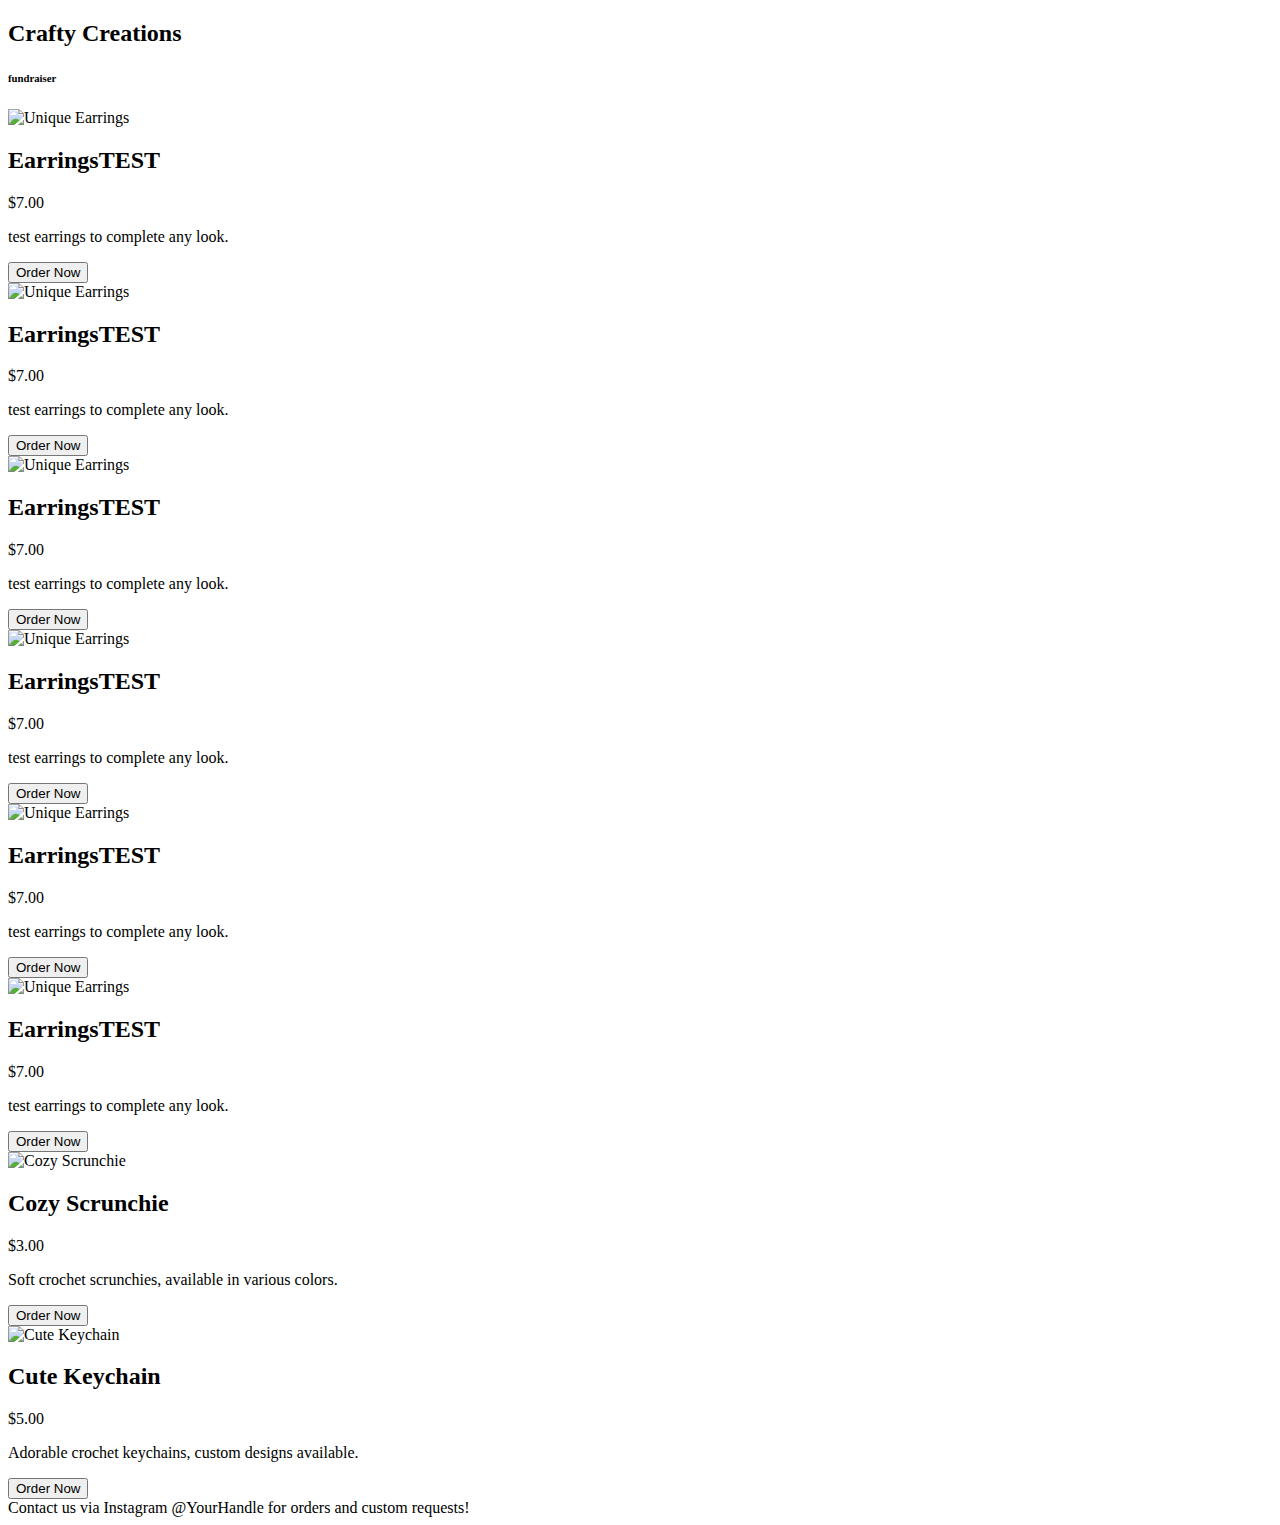
==== index.html @ 33e816d6 "Create index.html" ====
<!DOCTYPE html>
<html lang="en">
<head>
    <meta charset="UTF-8">
    <meta name="viewport" content="width=device-width, initial-scale=1.0">
    <title>Cute Crafts Fundraiser</title>
    <!-- Link to CSS file -->
    <link rel="stylesheet" href="styles.css">
</head>
<body>

    <header>
        <h2>Crafty Creations</h1>
        <h6>fundraiser </h6>
        
    </header>

    <div class="container">
        <!-- Jewelry Item 1 -->
        <div class="item">
            <img src="https://via.placeholder.com/250" alt="Unique Earrings">
            <h2> EarringsTEST</h2>
            <p class="price">$7.00</p>
            <p> test earrings to complete any look.</p>
         <a href="contact.html">
            <button class="order-btn">Order Now</button>
         </a>   
            
        </div>

        <!-- Jewelry Item 2 -->
        <div class="item">
            <img src="https://via.placeholder.com/250" alt="Unique Earrings">
            <h2> EarringsTEST</h2>
            <p class="price">$7.00</p>
            <p> test earrings to complete any look.</p>
         <a href="contact.html">
            <button class="order-btn">Order Now</button>
         </a>   
            
        </div>

        <!-- Jewelry Item 3 -->
        <div class="item">
            <img src="https://via.placeholder.com/250" alt="Unique Earrings">
            <h2> EarringsTEST</h2>
            <p class="price">$7.00</p>
            <p> test earrings to complete any look.</p>
         <a href="contact.html">
            <button class="order-btn">Order Now</button>
         </a>   
            
        </div>

         <!-- Jewelry Item 3 -->
         <div class="item">
            <img src="https://via.placeholder.com/250" alt="Unique Earrings">
            <h2> EarringsTEST</h2>
            <p class="price">$7.00</p>
            <p> test earrings to complete any look.</p>
         <a href="contact.html">
            <button class="order-btn">Order Now</button>
         </a>   
            
        </div>

         <!-- Jewelry Item 4 -->
         <div class="item">
            <img src="https://via.placeholder.com/250" alt="Unique Earrings">
            <h2> EarringsTEST</h2>
            <p class="price">$7.00</p>
            <p> test earrings to complete any look.</p>
         <a href="contact.html">
            <button class="order-btn">Order Now</button>
         </a>   
            
        </div>

         <!-- Jewelry Item 5 -->
         <div class="item">
            <img src="https://via.placeholder.com/250" alt="Unique Earrings">
            <h2> EarringsTEST</h2>
            <p class="price">$7.00</p>
            <p> test earrings to complete any look.</p>
         <a href="contact.html">
            <button class="order-btn">Order Now</button>
         </a>   
            
        </div>

        <!-- Crochet Item 1 -->
        <div class="item">
            <img src="https://via.placeholder.com/250" alt="Cozy Scrunchie">
            <h2>Cozy Scrunchie</h2>
            <p class="price">$3.00</p>
            <p>Soft crochet scrunchies, available in various colors.</p>
            <button class="order-btn">Order Now</button>
        </div>

        <!-- Crochet Item 2 -->
        <div class="item">
            <img src="https://via.placeholder.com/250" alt="Cute Keychain">
            <h2>Cute Keychain</h2>
            <p class="price">$5.00</p>
            <p>Adorable crochet keychains, custom designs available.</p>
            <button class="order-btn">Order Now</button>
        </div>
    </div>

    <footer>
        Contact us via Instagram @YourHandle for orders and custom requests!
    </footer>

</body>
</html>
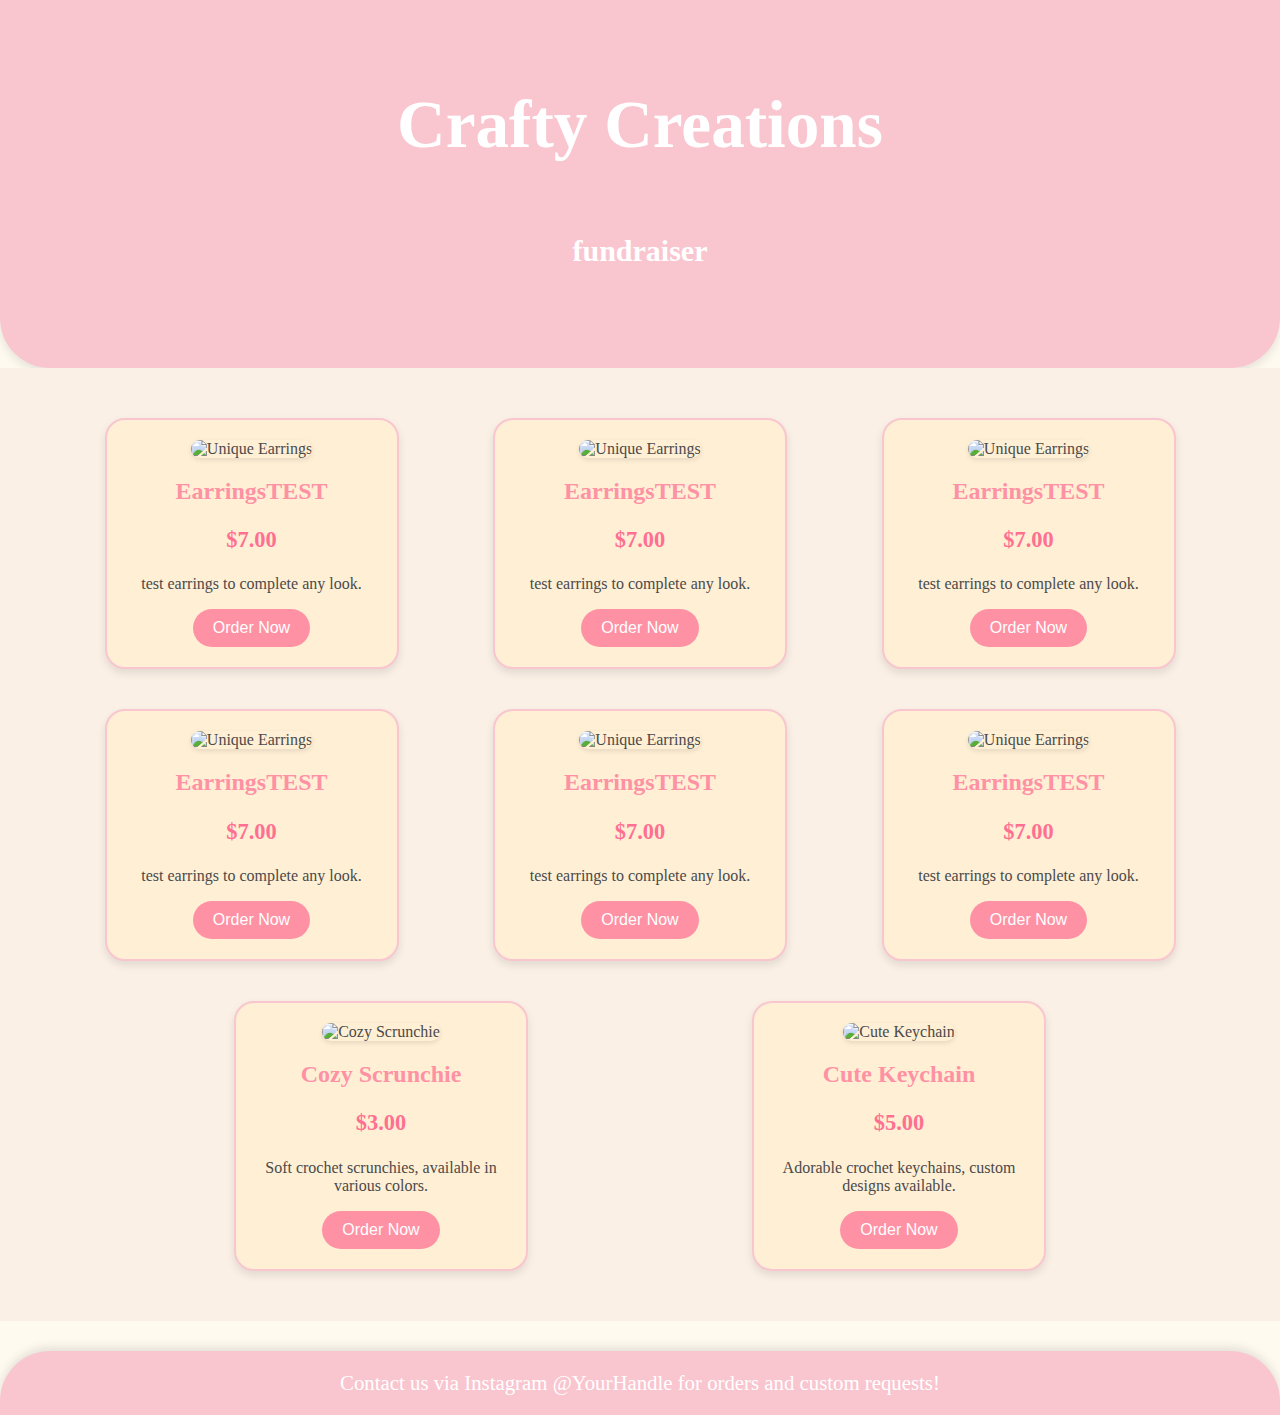
==== commit 6f264156: "updated comment" ====
--- a/index.html
+++ b/index.html
@@ -16,7 +16,7 @@
     </header>
 
     <div class="container">
-        <!-- Jewelry Item 1 -->
+        <!-- Jewelry Item 01 -->
         <div class="item">
             <img src="https://via.placeholder.com/250" alt="Unique Earrings">
             <h2> EarringsTEST</h2>
--- a/styles.css
+++ b/styles.css
@@ -0,0 +1,108 @@
+/* General Styles */
+body {
+    font-family: 'Times New Roman', sans-serif;
+    background-color: #fffaf0;
+    color: #4a4a4a;
+    margin: 0;
+    padding: 0;
+}
+
+/* Header */
+header {
+    background-color: #f9c6d0;
+    padding: 30px;
+    text-align: center;
+    font-size: 2.8em;
+    font-weight: bold;
+    color: #ffffff;
+    border-bottom-left-radius: 50px;
+    border-bottom-right-radius: 50px;
+    box-shadow: 0px 4px 10px rgba(0, 0, 0, 0.1);
+}
+
+/* Container for items */
+.container {
+    display: flex;
+    flex-wrap: wrap;
+    justify-content: space-evenly;
+    padding: 30px;
+    background-color: #faf0e6;
+}
+
+/* Individual item styling */
+.item {
+    background-color: #ffefd5;
+    border: 2px solid #f9c6d0;
+    border-radius: 20px;
+    width: 250px;
+    margin: 20px;
+    padding: 20px;
+    text-align: center;
+    box-shadow: 0 4px 8px rgba(0, 0, 0, 0.1);
+    transition: transform 0.3s;
+}
+
+.item:hover {
+    transform: scale(1.05);
+}
+
+/* Image styling */
+img {
+    width: 100%;
+    height: auto;
+    border-radius: 15px;
+    box-shadow: 0 2px 5px rgba(0, 0, 0, 0.1);
+}
+
+/* Item title */
+.item h2 {
+    color: #ff91a4;
+    font-size: 1.5em;
+}
+
+/* Price */
+.price {
+    font-weight: bold;
+    color: #ff6f91;
+    font-size: 1.4em;
+}
+
+/* Order button */
+.order-btn {
+    background-color: #ff91a4;
+    color: white;
+    border: none;
+    padding: 10px 20px;
+    border-radius: 30px;
+    cursor: pointer;
+    font-size: 1em;
+    transition: background-color 0.3s ease, transform 0.3s;
+
+}
+
+.order-btn:hover {
+    background-color: #f66a89;
+    transform: scale(1.05);
+}
+
+/* Footer styling */
+footer {
+    text-align: center;
+    background-color: #f9c6d0;
+    padding: 20px;
+    font-size: 1.3em;
+    color: #ffffff;
+    border-top-left-radius: 50px;
+    border-top-right-radius: 50px;
+    margin-top: 30px;
+    box-shadow: 0px -4px 10px rgba(0, 0, 0, 0.1);
+}
+
+mytable {
+    border: 5px solid rgb(179, 95, 134);
+    border-collapse: collapse;
+  }
+
+ section {
+    height: 500px;
+ } 
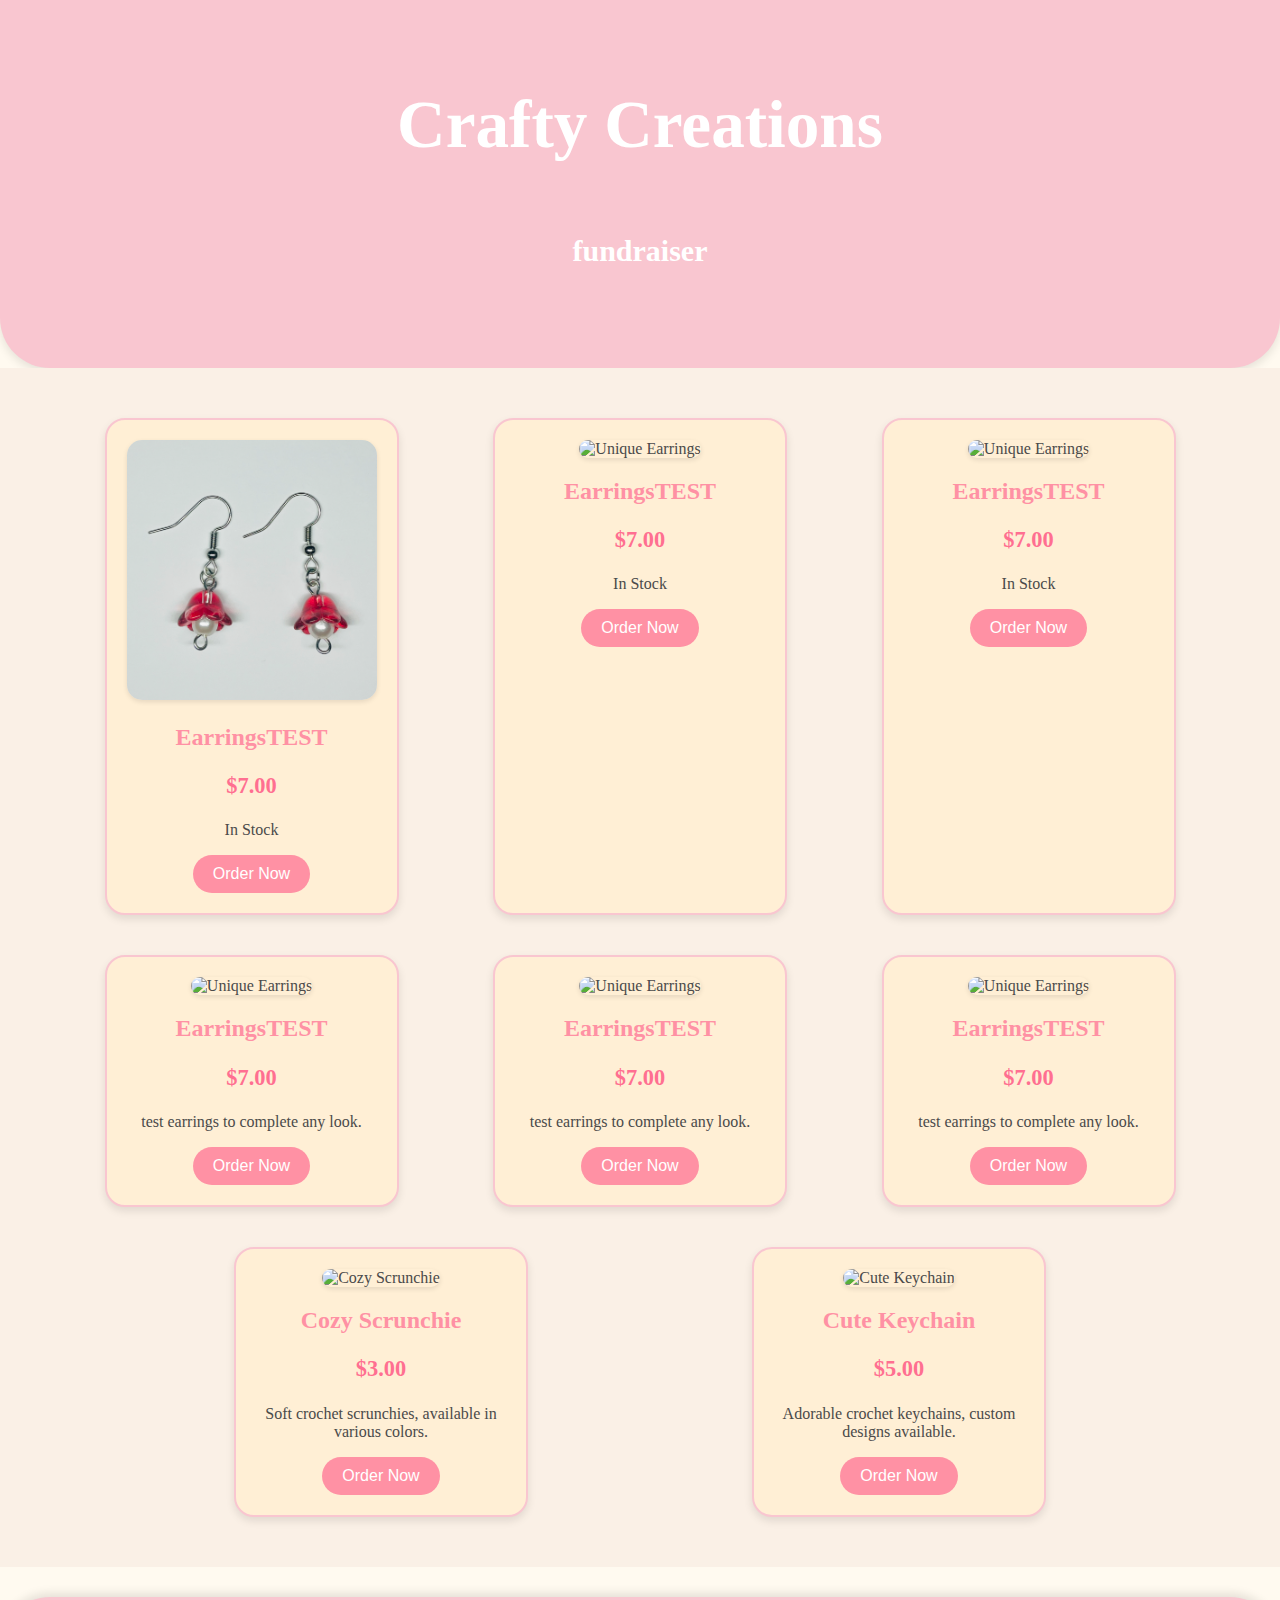
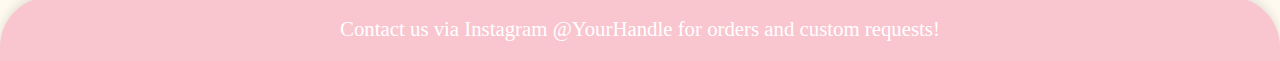
==== commit d5f32f3b: "added photos" ====
--- a/index.html
+++ b/index.html
@@ -18,10 +18,10 @@
     <div class="container">
         <!-- Jewelry Item 01 -->
         <div class="item">
-            <img src="https://via.placeholder.com/250" alt="Unique Earrings">
+            <img src="/photo/IMG_3012.jpg" alt="Unique Earrings">
             <h2> EarringsTEST</h2>
             <p class="price">$7.00</p>
-            <p> test earrings to complete any look.</p>
+            <p> In Stock</p>
          <a href="contact.html">
             <button class="order-btn">Order Now</button>
          </a>   
@@ -33,7 +33,7 @@
             <img src="https://via.placeholder.com/250" alt="Unique Earrings">
             <h2> EarringsTEST</h2>
             <p class="price">$7.00</p>
-            <p> test earrings to complete any look.</p>
+            <p> In Stock </p>
          <a href="contact.html">
             <button class="order-btn">Order Now</button>
          </a>   
@@ -45,7 +45,7 @@
             <img src="https://via.placeholder.com/250" alt="Unique Earrings">
             <h2> EarringsTEST</h2>
             <p class="price">$7.00</p>
-            <p> test earrings to complete any look.</p>
+            <p> In Stock</p>
          <a href="contact.html">
             <button class="order-btn">Order Now</button>
          </a>   
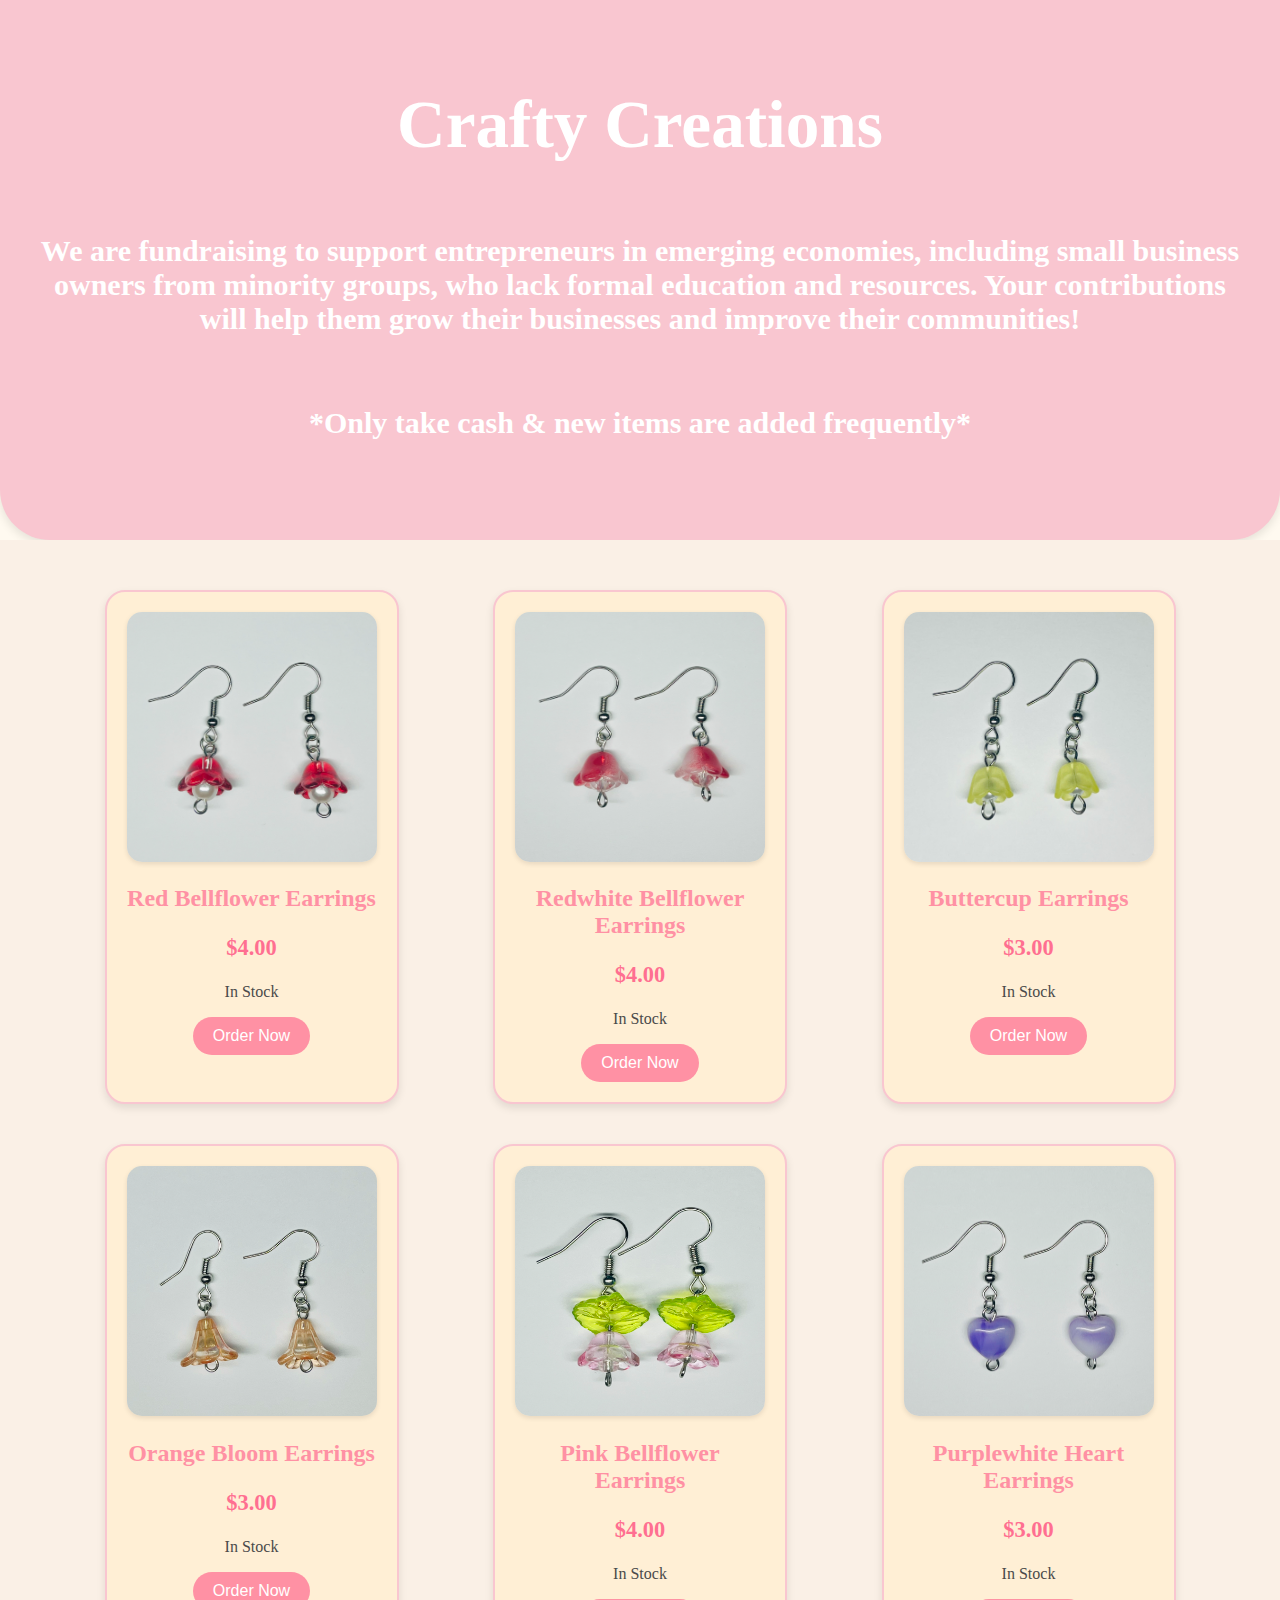
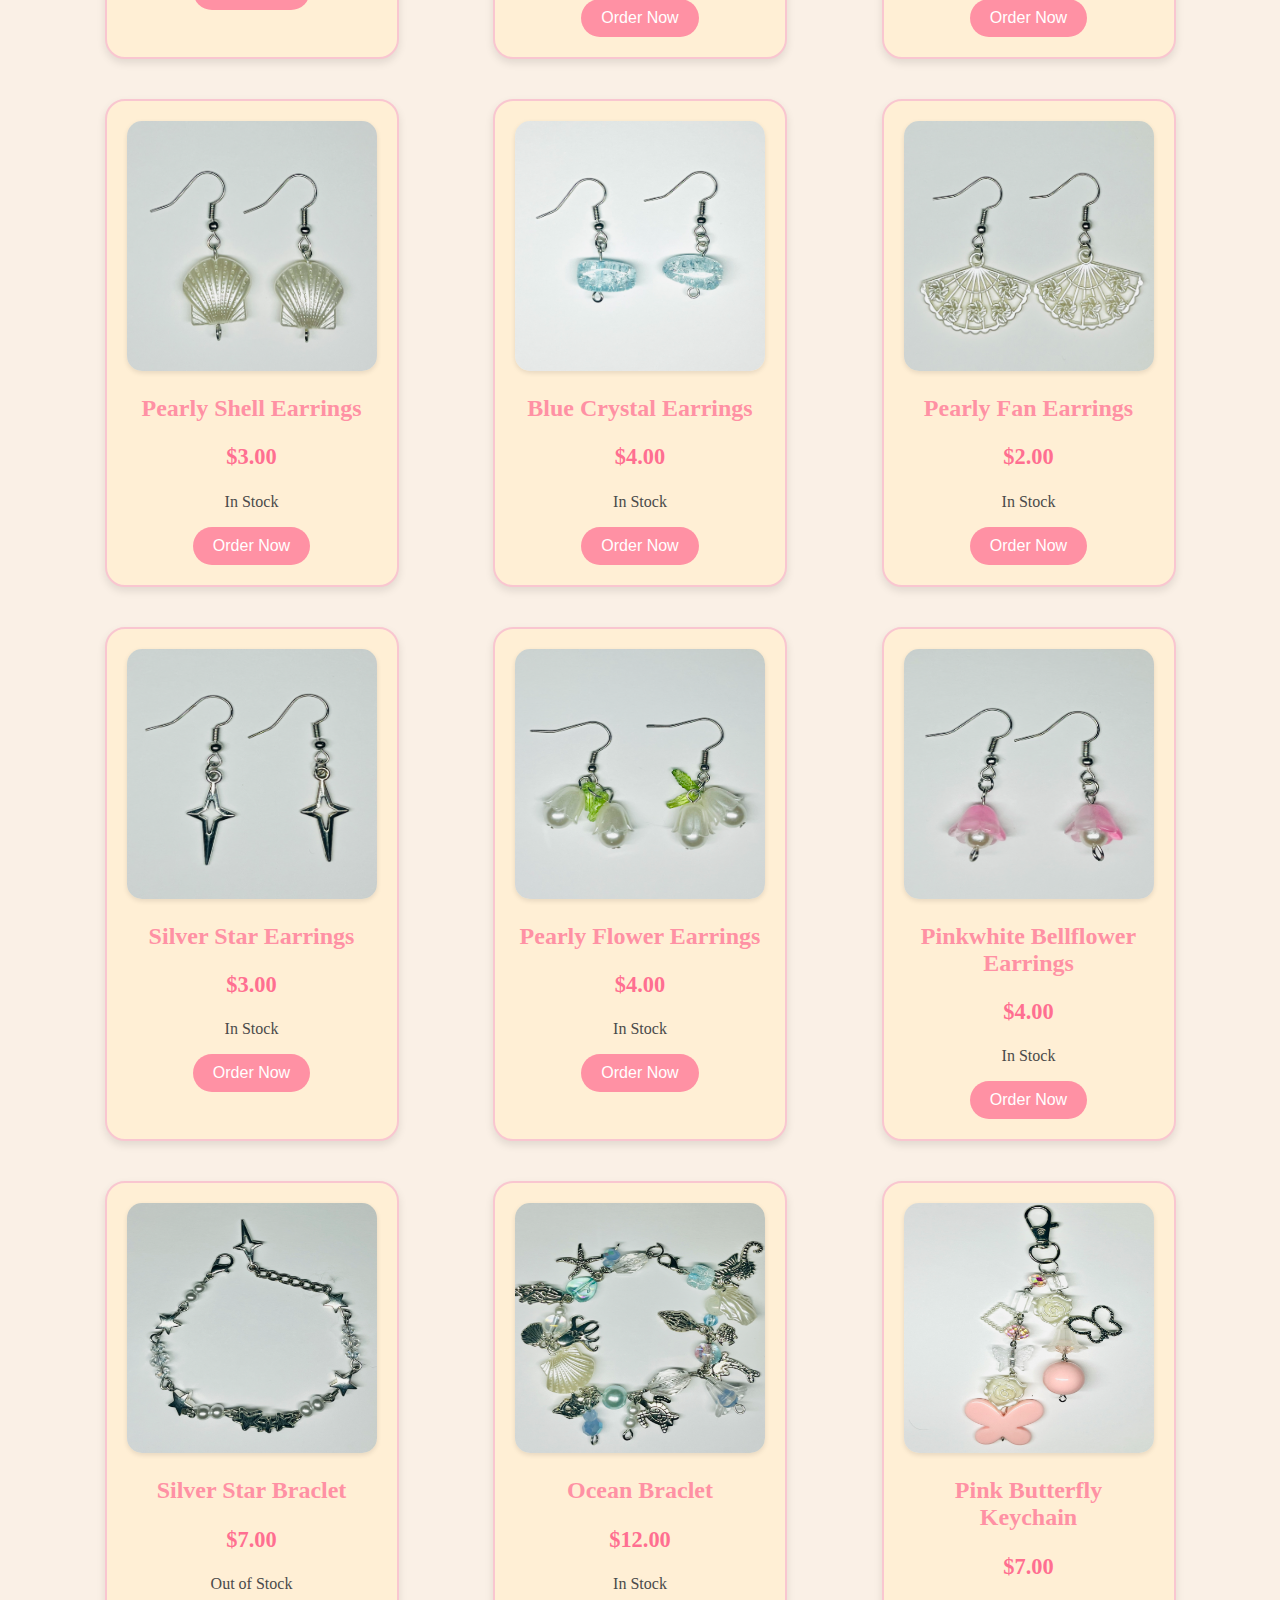
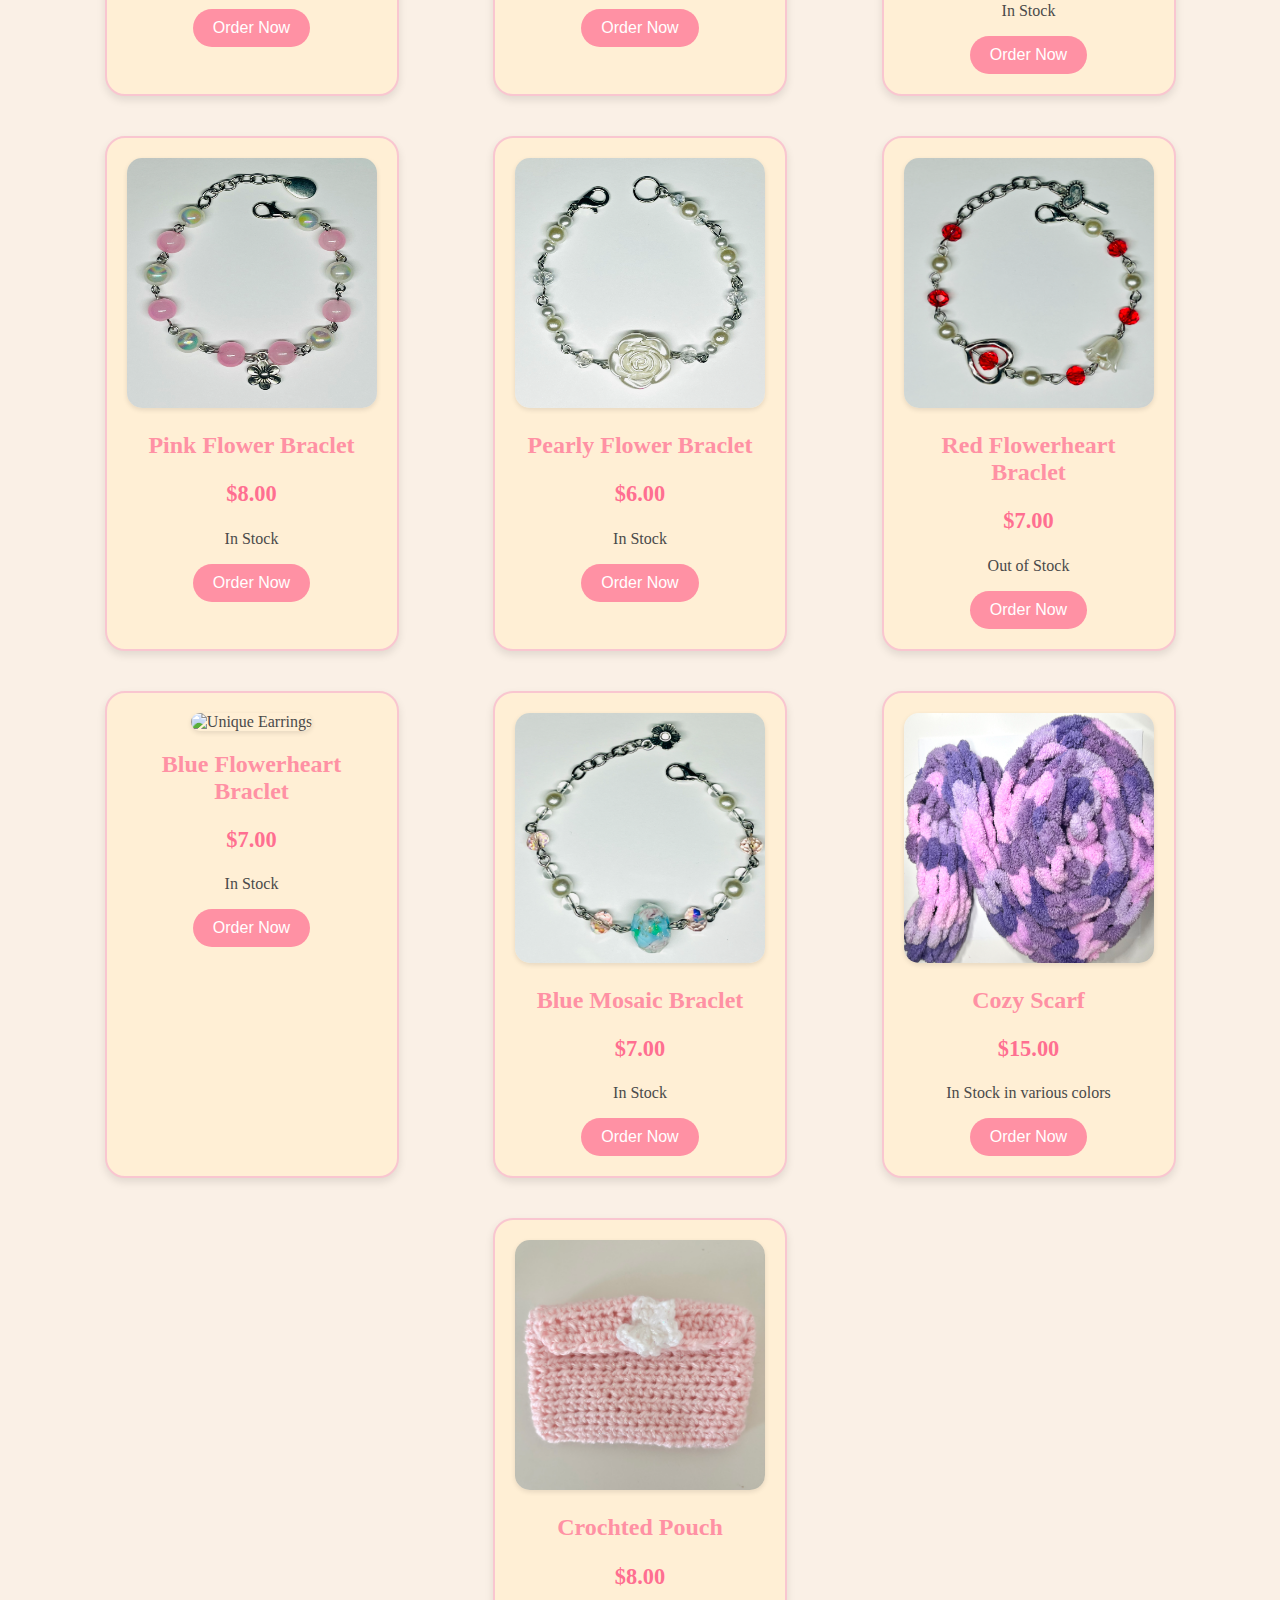
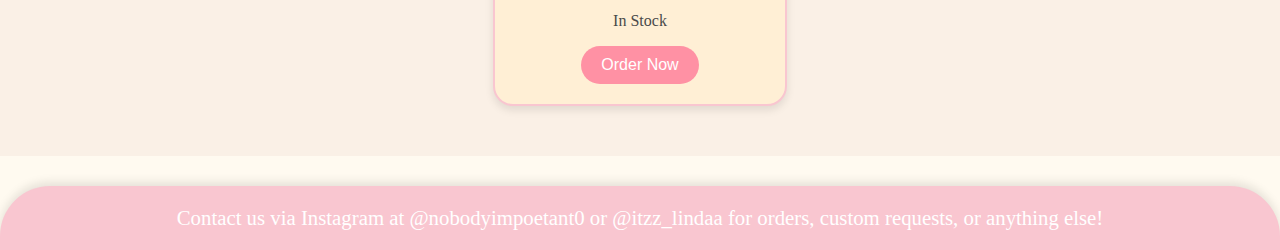
==== commit d5071002: "added new photos" ====
--- a/index.html
+++ b/index.html
@@ -11,16 +11,16 @@
 
     <header>
         <h2>Crafty Creations</h1>
-        <h6>fundraiser </h6>
-        
+        <h6>We are fundraising to support entrepreneurs in emerging economies, including small business owners from minority groups, who lack formal education and resources. Your contributions will help them grow their businesses and improve their communities! </h6>
+        <h6>*Only take cash & new items are added frequently*</h6>
     </header>
 
     <div class="container">
         <!-- Jewelry Item 01 -->
         <div class="item">
             <img src="/photo/IMG_3012.jpg" alt="Unique Earrings">
-            <h2> EarringsTEST</h2>
-            <p class="price">$7.00</p>
+            <h2> Red Bellflower Earrings</h2>
+            <p class="price">$4.00</p>
             <p> In Stock</p>
          <a href="contact.html">
             <button class="order-btn">Order Now</button>
@@ -30,9 +30,9 @@
 
         <!-- Jewelry Item 2 -->
         <div class="item">
-            <img src="https://via.placeholder.com/250" alt="Unique Earrings">
-            <h2> EarringsTEST</h2>
-            <p class="price">$7.00</p>
+            <img src="/photo/IMG_3013.jpg" alt="Unique Earrings">
+            <h2> Redwhite Bellflower Earrings</h2>
+            <p class="price">$4.00</p>
             <p> In Stock </p>
          <a href="contact.html">
             <button class="order-btn">Order Now</button>
@@ -42,73 +42,242 @@
 
         <!-- Jewelry Item 3 -->
         <div class="item">
-            <img src="https://via.placeholder.com/250" alt="Unique Earrings">
-            <h2> EarringsTEST</h2>
-            <p class="price">$7.00</p>
-            <p> In Stock</p>
-         <a href="contact.html">
-            <button class="order-btn">Order Now</button>
-         </a>   
-            
-        </div>
-
-         <!-- Jewelry Item 3 -->
-         <div class="item">
-            <img src="https://via.placeholder.com/250" alt="Unique Earrings">
-            <h2> EarringsTEST</h2>
-            <p class="price">$7.00</p>
-            <p> test earrings to complete any look.</p>
-         <a href="contact.html">
-            <button class="order-btn">Order Now</button>
-         </a>   
-            
-        </div>
+         <img src="/photo/IMG_3014.jpg" alt="Unique Earrings">
+         <h2> Buttercup Earrings</h2>
+         <p class="price">$3.00</p>
+         <p> In Stock </p>
+      <a href="contact.html">
+         <button class="order-btn">Order Now</button>
+      </a>   
+         
+     </div>
 
          <!-- Jewelry Item 4 -->
          <div class="item">
-            <img src="https://via.placeholder.com/250" alt="Unique Earrings">
-            <h2> EarringsTEST</h2>
-            <p class="price">$7.00</p>
-            <p> test earrings to complete any look.</p>
-         <a href="contact.html">
-            <button class="order-btn">Order Now</button>
-         </a>   
-            
-        </div>
+            <img src="/photo/IMG_3015.jpg" alt="Unique Earrings">
+            <h2> Orange Bloom Earrings</h2>
+            <p class="price">$3.00</p>
+            <p> In Stock </p>
+         <a href="contact.html">
+            <button class="order-btn">Order Now</button>
+         </a>   
+            
+        </div>  
+            
+        
 
          <!-- Jewelry Item 5 -->
          <div class="item">
-            <img src="https://via.placeholder.com/250" alt="Unique Earrings">
-            <h2> EarringsTEST</h2>
-            <p class="price">$7.00</p>
-            <p> test earrings to complete any look.</p>
-         <a href="contact.html">
-            <button class="order-btn">Order Now</button>
-         </a>   
-            
-        </div>
+            <img src="/photo/IMG_3017.jpg" alt="Unique Earrings">
+            <h2> Pink Bellflower Earrings</h2>
+            <p class="price">$4.00</p>
+            <p> In Stock </p>
+         <a href="contact.html">
+            <button class="order-btn">Order Now</button>
+         </a>   
+            
+        </div>
+
+         <!-- Jewelry Item 6 -->
+         <div class="item">
+            <img src="/photo/IMG_3018.jpg" alt="Unique Earrings">
+            <h2> Purplewhite Heart Earrings</h2>
+            <p class="price">$3.00</p>
+            <p> In Stock </p>
+         <a href="contact.html">
+            <button class="order-btn">Order Now</button>
+         </a>   
+            
+        </div>
+
+        <!-- Jewelry Item 7 -->
+        <div class="item">
+         <img src="/photo/IMG_3019.jpg" alt="Unique Earrings">
+         <h2> Pearly Shell Earrings</h2>
+         <p class="price">$3.00</p>
+         <p> In Stock </p>
+      <a href="contact.html">
+         <button class="order-btn">Order Now</button>
+      </a>   
+         
+     </div>
+
+      <!-- Jewelry Item 8 -->
+      <div class="item">
+         <img src="/photo/IMG_3020.jpg" alt="Unique Earrings">
+         <h2> Blue Crystal Earrings</h2>
+         <p class="price">$4.00</p>
+         <p> In Stock </p>
+      <a href="contact.html">
+         <button class="order-btn">Order Now</button>
+      </a>   
+      </div>
+
+      <!-- Jewelry Item 9 -->
+      <div class="item">
+         <img src="/photo/IMG_3022.jpg" alt="Unique Earrings">
+         <h2> Pearly Fan Earrings</h2>
+         <p class="price">$2.00</p>
+         <p> In Stock </p>
+      <a href="contact.html">
+         <button class="order-btn">Order Now</button>
+      </a>   
+      </div>
+
+      <!-- Jewelry Item 10 -->
+      <div class="item">
+         <img src="/photo/IMG_3023.jpg" alt="Unique Earrings">
+         <h2> Silver Star Earrings</h2>
+         <p class="price">$3.00</p>
+         <p> In Stock </p>
+      <a href="contact.html">
+         <button class="order-btn">Order Now</button>
+      </a>   
+      </div>
+
+      <!-- Jewelry Item 11 -->
+      <div class="item">
+         <img src="/photo/IMG_3024.jpg" alt="Unique Earrings">
+         <h2> Pearly Flower Earrings</h2>
+         <p class="price">$4.00</p>
+         <p> In Stock </p>
+      <a href="contact.html">
+         <button class="order-btn">Order Now</button>
+      </a>   
+      </div>
+
+      <!-- Jewelry Item 12 -->
+      <div class="item">
+         <img src="/photo/IMG_3025.jpg" alt="Unique Earrings">
+         <h2> Pinkwhite Bellflower Earrings</h2>
+         <p class="price">$4.00</p>
+         <p> In Stock </p>
+      <a href="contact.html">
+         <button class="order-btn">Order Now</button>
+      </a>   
+      </div>
+
+      <!-- Jewelry Item 13 -->
+      <div class="item">
+         <img src="/photo/IMG_3027.jpg" alt="Unique Earrings">
+       <h2> Silver Star Braclet</h2>
+         <p class="price">$7.00</p>
+         <p> Out of Stock </p>
+      <a href="contact.html">
+         <button class="order-btn">Order Now</button>
+      </a>   
+      </div>
+
+<!-- Jewelry Item 14 -->
+<div class="item">
+   <img src="/photo/IMG_3028.jpg" alt="Unique Earrings">
+   <h2> Ocean Braclet</h2>
+   <p class="price">$12.00</p>
+   <p> In Stock </p>
+<a href="contact.html">
+   <button class="order-btn">Order Now</button>
+</a>   
+</div>      
+
+<!-- Jewelry Item 15 -->
+<div class="item">
+   <img src="/photo/IMG_3029.jpg" alt="Unique Earrings">
+   <h2> Pink Butterfly Keychain</h2>
+   <p class="price">$7.00</p>
+   <p> In Stock </p>
+<a href="contact.html">
+   <button class="order-btn">Order Now</button>
+</a>   
+</div>
+
+<!-- Jewelry Item 16 -->
+<div class="item">
+   <img src="/photo/IMG_3272.jpg" alt="Unique Earrings">
+   <h2> Pink Flower Braclet</h2>
+   <p class="price">$8.00</p>
+   <p> In Stock </p>
+<a href="contact.html">
+   <button class="order-btn">Order Now</button>
+</a>   
+</div>
+
+<!-- Jewelry Item 17 -->
+<div class="item">
+   <img src="/photo/IMG_3275.jpg" alt="Unique Earrings">
+   <h2> Pearly Flower Braclet</h2>
+   <p class="price">$6.00</p>
+   <p> In Stock </p>
+<a href="contact.html">
+   <button class="order-btn">Order Now</button>
+</a>   
+</div>
+
+
+<!-- Jewelry Item 18 -->
+<div class="item">
+   <img src="/photo/IMG_3277.jpg" alt="Unique Earrings">
+   <h2> Red Flowerheart Braclet</h2>
+   <p class="price">$7.00</p>
+   <p> Out of Stock </p>
+<a href="contact.html">
+   <button class="order-btn">Order Now</button>
+</a>   
+</div>
+
+<div class="item">
+   <img src="/photo/IMG_3332.jpg" alt="Unique Earrings">
+   <h2> Blue Flowerheart Braclet</h2>
+   <p class="price">$7.00</p>
+   <p> In Stock </p>
+<a href="contact.html">
+   <button class="order-btn">Order Now</button>
+</a>   
+</div>
+
+<!-- Jewelry Item 19 -->
+<div class="item">
+   <img src="/photo/IMG_3278.jpg" alt="Unique Earrings">
+   <h2> Blue Mosaic Braclet</h2>
+   <p class="price">$7.00</p>
+   <p> In Stock </p>
+<a href="contact.html">
+   <button class="order-btn">Order Now</button>
+</a>   
+</div>
+
+<!-- custom -->
+<!-- <div class="item">
+   <img src="/photo/IMG_3021.jpg" alt="Unique Earrings">
+   <h2> Custom Jewelry</h2>
+   <p class="price">$?</p>
+   <p> Customize a jewelery item </p>
+<a href="custom.html">
+   <button class="order-btn">Order Now</button>
+</a>   
+</div>
+-->
 
         <!-- Crochet Item 1 -->
         <div class="item">
-            <img src="https://via.placeholder.com/250" alt="Cozy Scrunchie">
-            <h2>Cozy Scrunchie</h2>
-            <p class="price">$3.00</p>
-            <p>Soft crochet scrunchies, available in various colors.</p>
+            <img src="/photo/IMG_3334.jpg" alt="Cozy Scrunchie">
+            <h2>Cozy Scarf</h2>
+            <p class="price">$15.00</p>
+            <p>In Stock in various colors</p>
             <button class="order-btn">Order Now</button>
         </div>
 
         <!-- Crochet Item 2 -->
         <div class="item">
-            <img src="https://via.placeholder.com/250" alt="Cute Keychain">
-            <h2>Cute Keychain</h2>
-            <p class="price">$5.00</p>
-            <p>Adorable crochet keychains, custom designs available.</p>
+            <img src="/photo/IMG_6730.jpg" alt="Cute Keychain">
+            <h2>Crochted Pouch</h2>
+            <p class="price">$8.00</p>
+            <p>In Stock</p>
             <button class="order-btn">Order Now</button>
         </div>
     </div>
 
     <footer>
-        Contact us via Instagram @YourHandle for orders and custom requests!
+      Contact us via Instagram at @nobodyimpoetant0 or @itzz_lindaa for orders, custom requests, or anything else!
     </footer>
 
 </body>
--- a/styles.css
+++ b/styles.css
@@ -1,10 +1,11 @@
 /* General Styles */
 body {
-    font-family: 'Times New Roman', sans-serif;
+    font-family: 'Helvetica', 'Arial',;
     background-color: #fffaf0;
     color: #4a4a4a;
     margin: 0;
     padding: 0;
+    text-align: center;
 }
 
 /* Header */
@@ -52,6 +53,8 @@
     height: auto;
     border-radius: 15px;
     box-shadow: 0 2px 5px rgba(0, 0, 0, 0.1);
+    width: 250px;
+    height: 250px;
 }
 
 /* Item title */
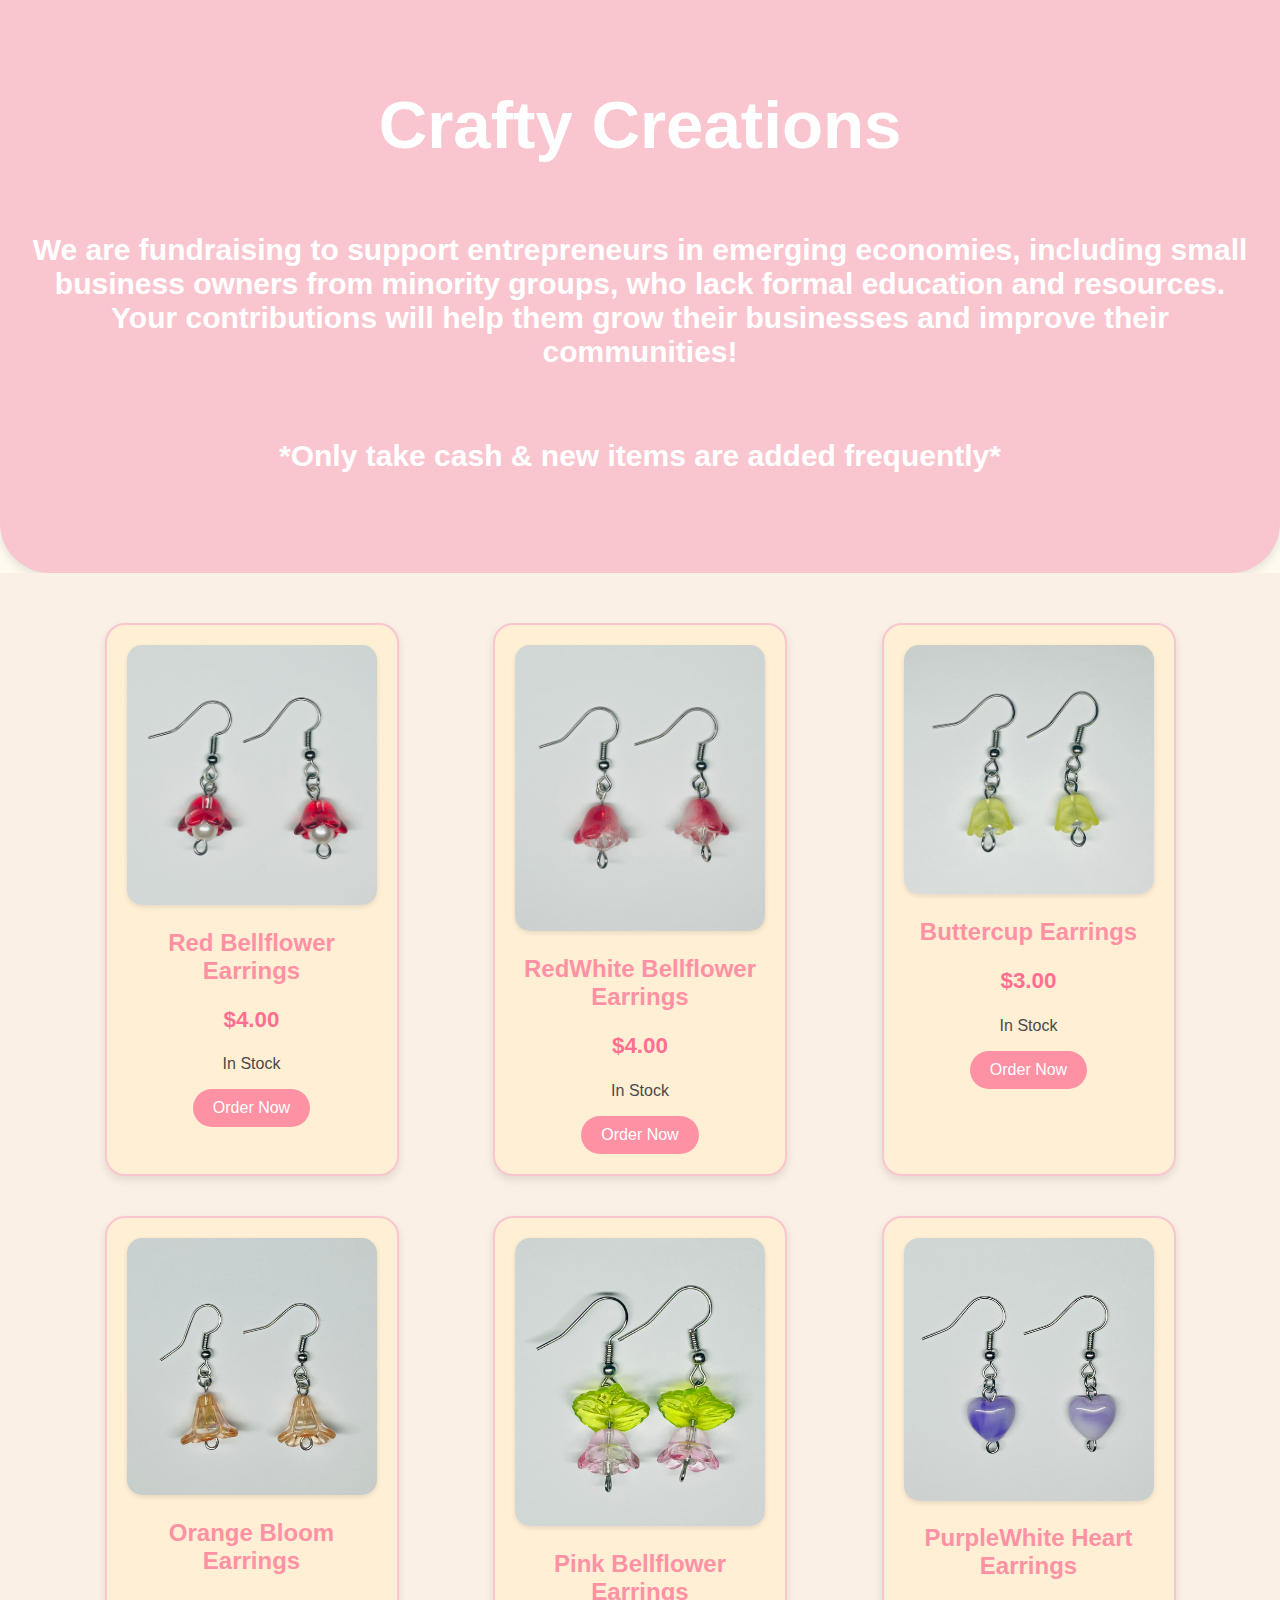
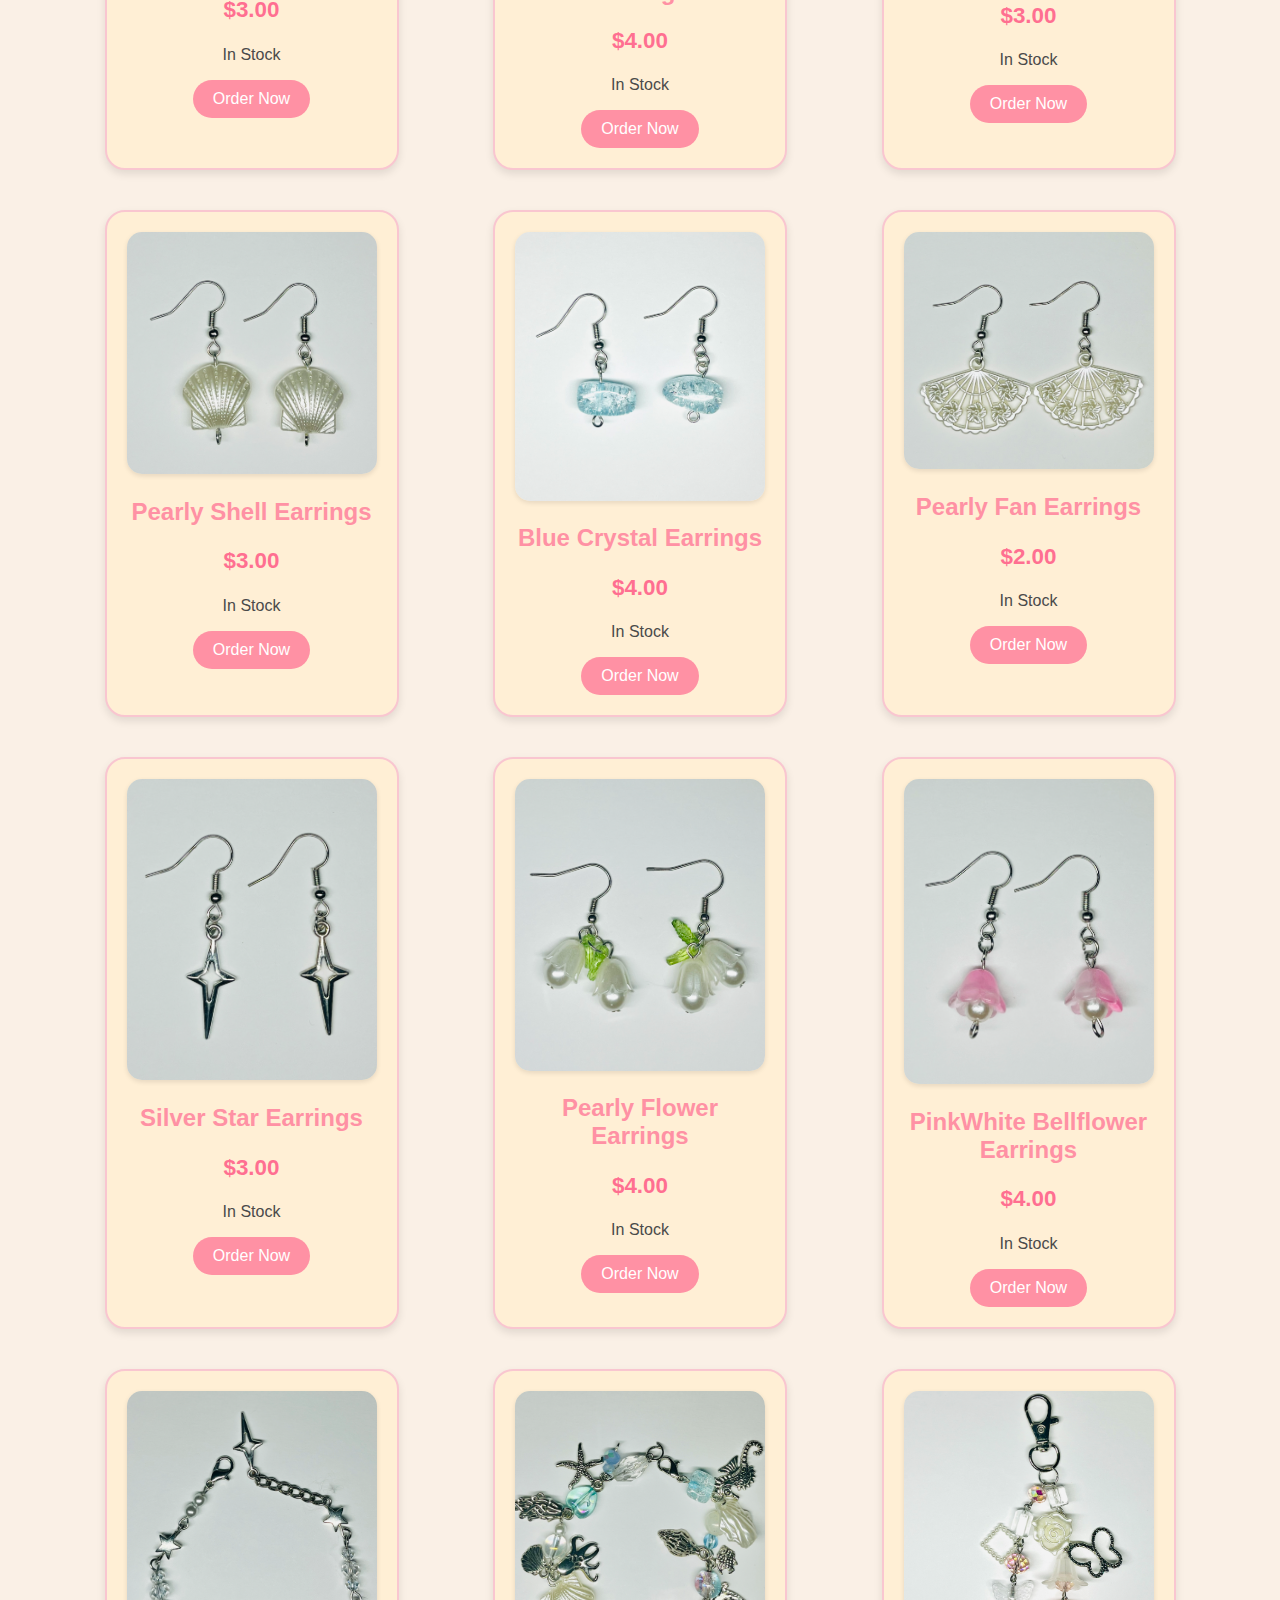
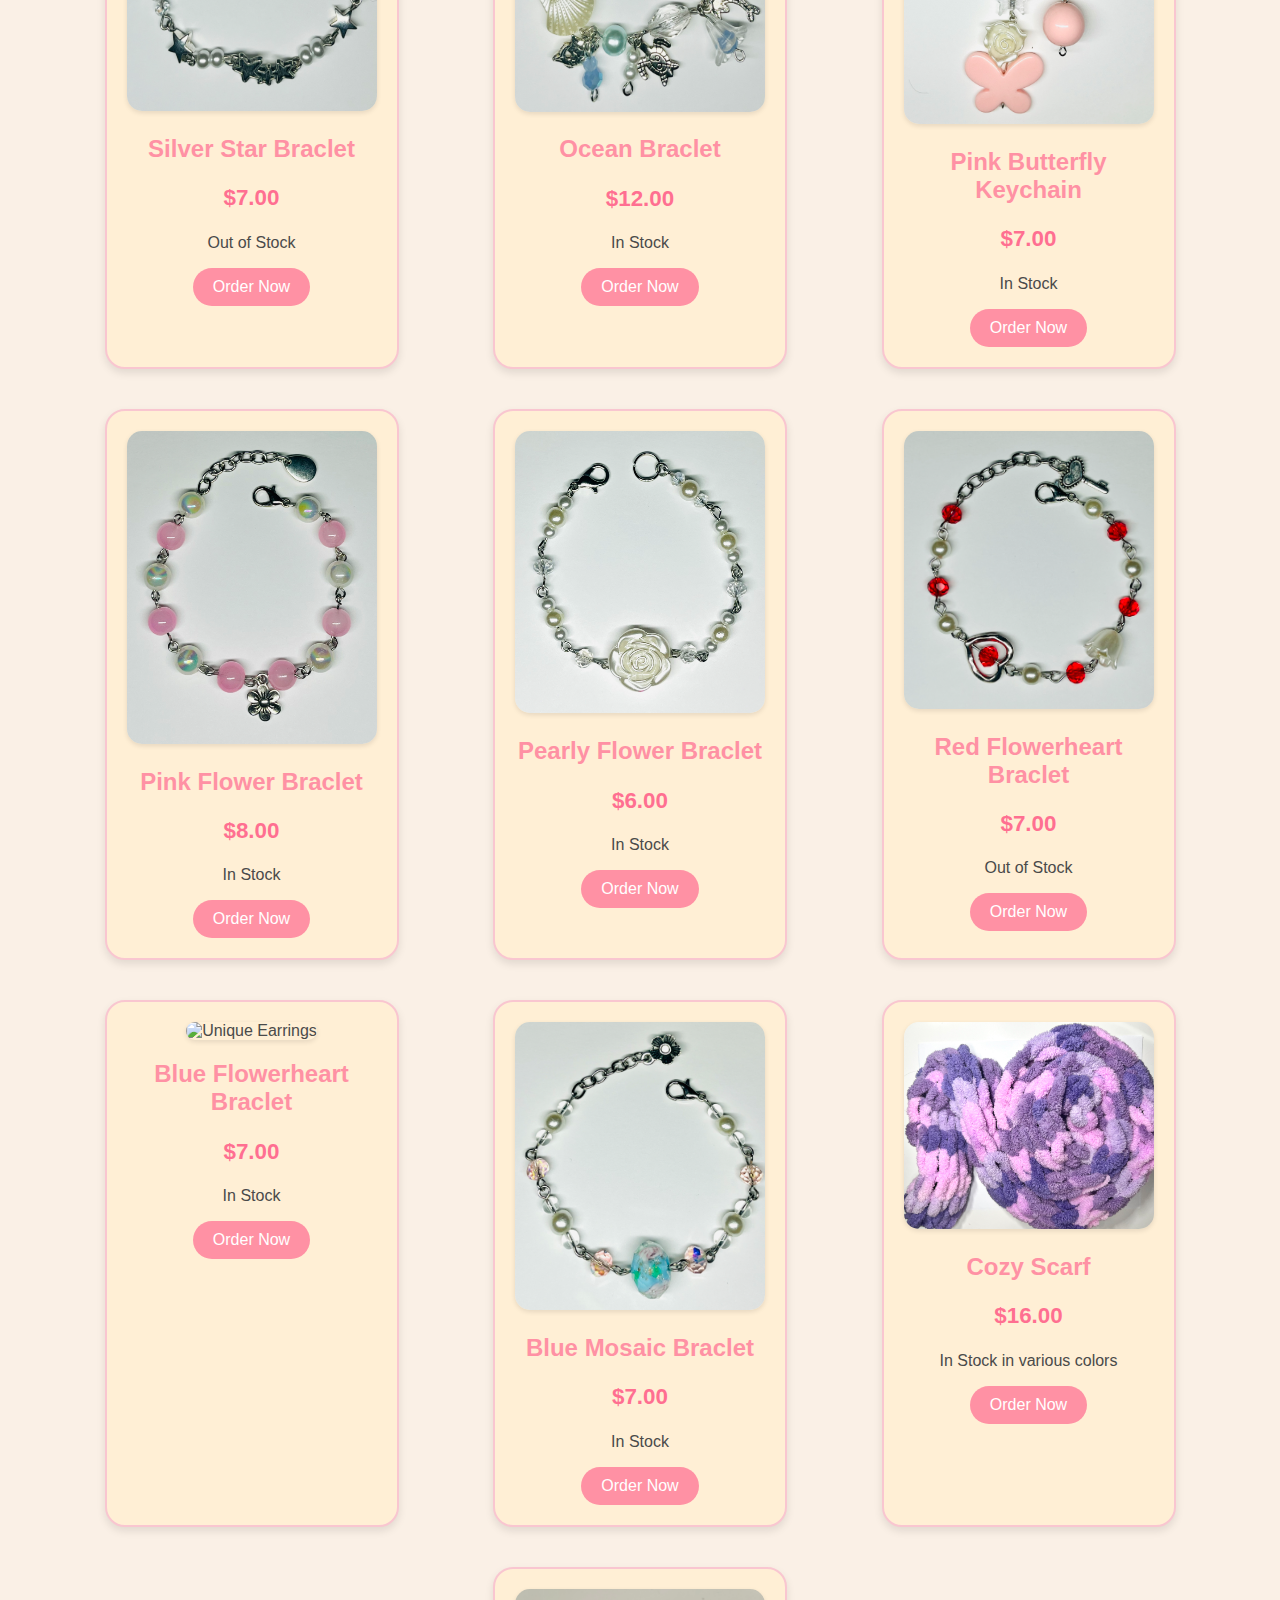
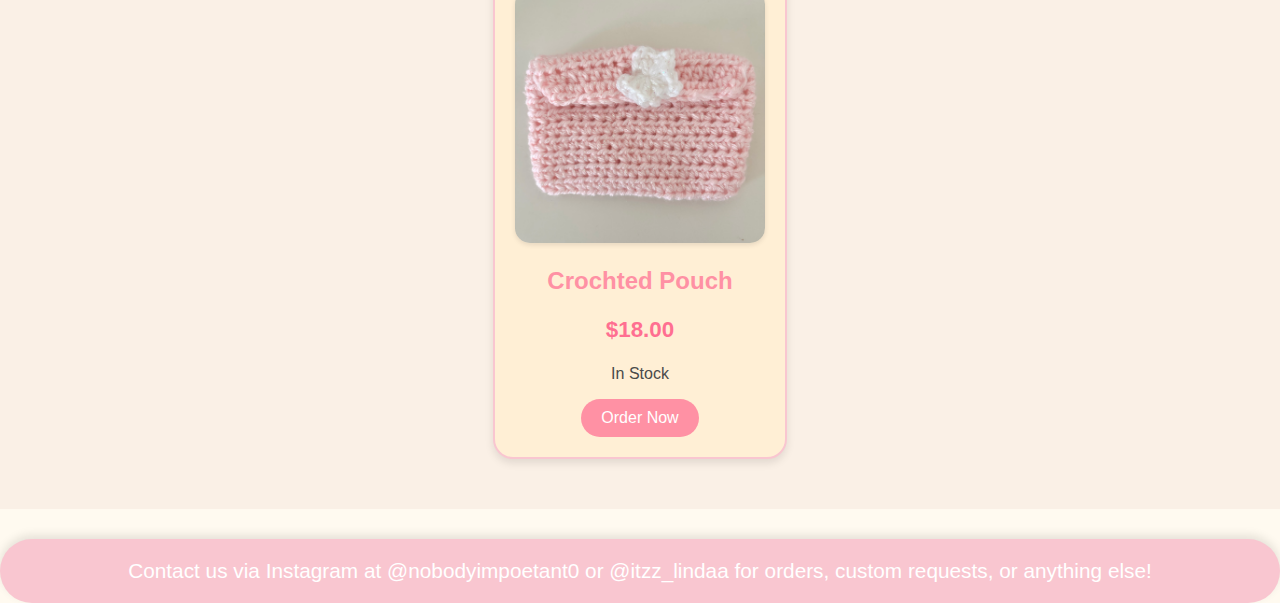
==== commit f32f233e: "added new photos" ====
--- a/index.html
+++ b/index.html
@@ -31,7 +31,7 @@
         <!-- Jewelry Item 2 -->
         <div class="item">
             <img src="/photo/IMG_3013.jpg" alt="Unique Earrings">
-            <h2> Redwhite Bellflower Earrings</h2>
+            <h2> RedWhite Bellflower Earrings</h2>
             <p class="price">$4.00</p>
             <p> In Stock </p>
          <a href="contact.html">
@@ -81,7 +81,7 @@
          <!-- Jewelry Item 6 -->
          <div class="item">
             <img src="/photo/IMG_3018.jpg" alt="Unique Earrings">
-            <h2> Purplewhite Heart Earrings</h2>
+            <h2> PurpleWhite Heart Earrings</h2>
             <p class="price">$3.00</p>
             <p> In Stock </p>
          <a href="contact.html">
@@ -149,7 +149,7 @@
       <!-- Jewelry Item 12 -->
       <div class="item">
          <img src="/photo/IMG_3025.jpg" alt="Unique Earrings">
-         <h2> Pinkwhite Bellflower Earrings</h2>
+         <h2> PinkWhite Bellflower Earrings</h2>
          <p class="price">$4.00</p>
          <p> In Stock </p>
       <a href="contact.html">
@@ -261,7 +261,7 @@
         <div class="item">
             <img src="/photo/IMG_3334.jpg" alt="Cozy Scrunchie">
             <h2>Cozy Scarf</h2>
-            <p class="price">$15.00</p>
+            <p class="price">$16.00</p>
             <p>In Stock in various colors</p>
             <button class="order-btn">Order Now</button>
         </div>
@@ -270,7 +270,7 @@
         <div class="item">
             <img src="/photo/IMG_6730.jpg" alt="Cute Keychain">
             <h2>Crochted Pouch</h2>
-            <p class="price">$8.00</p>
+            <p class="price">$18.00</p>
             <p>In Stock</p>
             <button class="order-btn">Order Now</button>
         </div>
--- a/styles.css
+++ b/styles.css
@@ -1,6 +1,6 @@
 /* General Styles */
 body {
-    font-family: 'Helvetica', 'Arial',;
+    font-family: 'Helvetica', 'Arial', sans-serif;
     background-color: #fffaf0;
     color: #4a4a4a;
     margin: 0;
@@ -11,13 +11,13 @@
 /* Header */
 header {
     background-color: #f9c6d0;
-    padding: 30px;
+    padding: 20px;
     text-align: center;
-    font-size: 2.8em;
+    font-size: 2em;
     font-weight: bold;
     color: #ffffff;
-    border-bottom-left-radius: 50px;
-    border-bottom-right-radius: 50px;
+    border-bottom-left-radius: 30px;
+    border-bottom-right-radius: 30px;
     box-shadow: 0px 4px 10px rgba(0, 0, 0, 0.1);
 }
 
@@ -26,7 +26,7 @@
     display: flex;
     flex-wrap: wrap;
     justify-content: space-evenly;
-    padding: 30px;
+    padding: 15px;
     background-color: #faf0e6;
 }
 
@@ -35,9 +35,9 @@
     background-color: #ffefd5;
     border: 2px solid #f9c6d0;
     border-radius: 20px;
-    width: 250px;
-    margin: 20px;
-    padding: 20px;
+    width: 100%; /* Full width for mobile */
+    margin: 10px 0;
+    padding: 15px;
     text-align: center;
     box-shadow: 0 4px 8px rgba(0, 0, 0, 0.1);
     transition: transform 0.3s;
@@ -49,25 +49,23 @@
 
 /* Image styling */
 img {
-    width: 100%;
+    width: 100%; /* Full width for mobile */
     height: auto;
     border-radius: 15px;
     box-shadow: 0 2px 5px rgba(0, 0, 0, 0.1);
-    width: 250px;
-    height: 250px;
 }
 
 /* Item title */
 .item h2 {
     color: #ff91a4;
-    font-size: 1.5em;
+    font-size: 1.2em;
 }
 
 /* Price */
 .price {
     font-weight: bold;
     color: #ff6f91;
-    font-size: 1.4em;
+    font-size: 1.2em;
 }
 
 /* Order button */
@@ -80,7 +78,6 @@
     cursor: pointer;
     font-size: 1em;
     transition: background-color 0.3s ease, transform 0.3s;
-
 }
 
 .order-btn:hover {
@@ -92,20 +89,85 @@
 footer {
     text-align: center;
     background-color: #f9c6d0;
-    padding: 20px;
-    font-size: 1.3em;
+    padding: 15px;
+    font-size: 1.1em;
     color: #ffffff;
-    border-top-left-radius: 50px;
-    border-top-right-radius: 50px;
-    margin-top: 30px;
+    border-top-left-radius: 30px;
+    border-top-right-radius: 30px;
+    margin-top: 20px;
     box-shadow: 0px -4px 10px rgba(0, 0, 0, 0.1);
 }
 
 mytable {
     border: 5px solid rgb(179, 95, 134);
     border-collapse: collapse;
-  }
+}
 
- section {
-    height: 500px;
- } 
+section {
+    height: 400px;
+}
+
+/* Media Queries for Tablet (768px and below) */
+@media (max-width: 768px) {
+    header {
+        font-size: 2.2em;
+        padding: 25px;
+        border-radius: 40px;
+    }
+
+    .container {
+        padding: 20px;
+    }
+
+    .item {
+        width: 45%; /* Two items per row */
+        margin: 15px;
+    }
+
+    .item h2 {
+        font-size: 1.3em;
+    }
+
+    .price {
+        font-size: 1.3em;
+    }
+}
+
+/* Media Queries for Desktop (1024px and above) */
+@media (min-width: 1024px) {
+    header {
+        font-size: 2.8em;
+        padding: 30px;
+        border-bottom-left-radius: 50px;
+        border-bottom-right-radius: 50px;
+    }
+
+    .container {
+        padding: 30px;
+    }
+
+    .item {
+        width: 250px;
+        margin: 20px;
+        padding: 20px;
+    }
+
+    .item h2 {
+        font-size: 1.5em;
+    }
+
+    .price {
+        font-size: 1.4em;
+    }
+
+    footer {
+        font-size: 1.3em;
+        padding: 20px;
+        margin-top: 30px;
+        border-radius: 50px;
+    }
+
+    section {
+        height: 500px;
+    }
+}